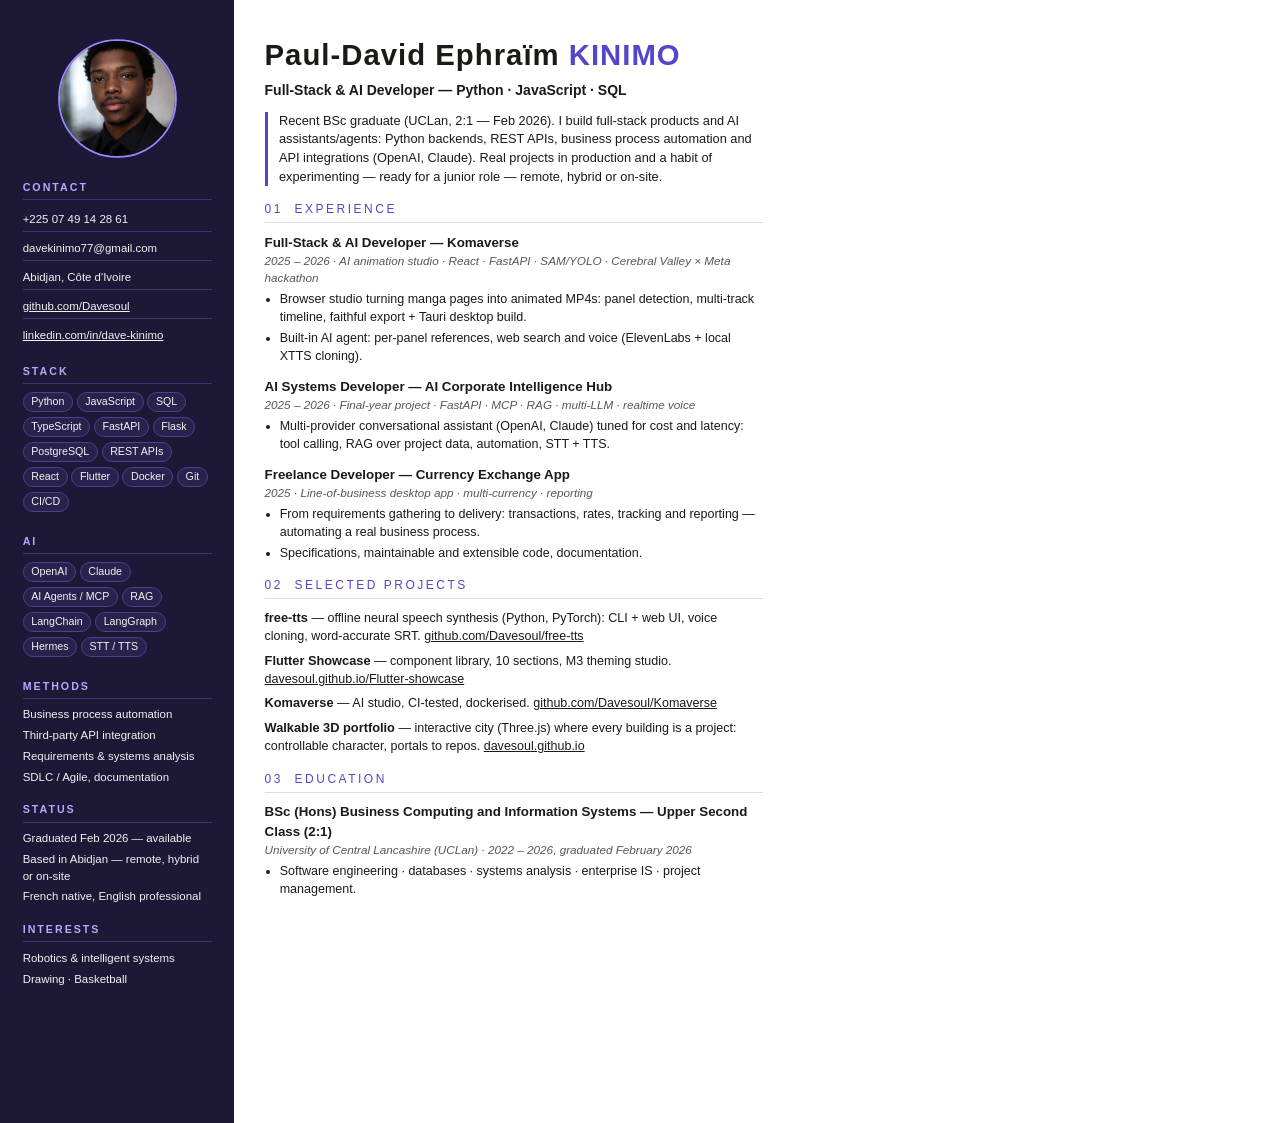
==== cv-en-emploisci.html @ 0b8f60b3 "CV photo headroom, contact dividers, clickable links, LangGraph/Hermes tags, v10" ====
<!DOCTYPE html>
<html lang="en"><head><meta charset="utf-8">
<style>
@page { size: A4; margin: 0; }
* { margin: 0; padding: 0; box-sizing: border-box; }
body { width: 210mm; height: 297mm; font-family: 'Segoe UI', Calibri, Carlito, Arial, Helvetica, sans-serif; color: #1c1a17; display: flex; font-size: 10.2pt; line-height: 1.45; }
.side { width: 62mm; background: #1d1836; color: #eef4f2; padding: 9mm 6mm; }
.side img { width: 34mm; height: 34mm; border-radius: 50%; object-fit: cover; object-position: center 20%; transform: scale(.92); display: block; margin: 0 auto 4mm; border: 2px solid #8b7cf6; filter: brightness(1.1) contrast(1.05); }
.side h3 { font-family: Arial, Helvetica, sans-serif; font-size: 8pt; letter-spacing: 2px; color: #b9a8ff; margin: 4.5mm 0 2mm; border-bottom: 1px solid #3d3670; padding-bottom: 1mm; }
.side p, .side li { font-size: 8.6pt; }
.side ul { list-style: none; }
.side .contact li { border-bottom: 1px solid #3d3670; padding: 1mm 0; margin-bottom: 1mm; word-break: break-all; }
.side .contact li:last-child { border-bottom: none; }
.side li { margin-bottom: 1.1mm; }
.side .tag { display: inline-block; background: #28224d; border: 1px solid #4a4190; border-radius: 3mm; padding: 0.4mm 2mm; margin: 0 1mm 1.2mm 0; font-size: 8pt; font-family: Arial, sans-serif; }
.main { flex: 1; padding: 9mm 8mm; }
.main h1 { font-size: 22pt; letter-spacing: 1px; }
.main h1 span { color: #5346c8; }
.main h2 { font-family: Arial, sans-serif; font-size: 10.5pt; font-weight: bold; margin: 1mm 0 3mm; }
.sum { border-left: 3px solid #5346c8; padding-left: 3mm; margin-bottom: 4mm; font-size: 9.6pt; }
.sec { font-family: Arial, sans-serif; font-size: 9pt; letter-spacing: 2.5px; color: #5346c8; border-bottom: 1px solid #ddd; padding-bottom: 1mm; margin: 4mm 0 2.5mm; }
.job { margin-bottom: 3mm; }
.job .t { font-weight: bold; font-size: 10pt; }
.job .w { font-style: italic; color: #5a564e; font-size: 8.8pt; }
.job ul { margin: 1mm 0 0 4mm; font-size: 9.4pt; }
.job li { margin-bottom: 0.8mm; }
.proj { font-size: 9.4pt; margin-bottom: 1.6mm; }
.proj b { font-size: 9.6pt; }
a { color: #1c1a17; text-decoration: none; }
.side a { color: #eef4f2; text-decoration: underline; }
.proj a { text-decoration: underline; }
</style></head><body>
<div class="side">
<img src="assets/portrait.jpg">
<h3>CONTACT</h3>
<ul class="contact"><li>+225 07 49 14 28 61</li><li>davekinimo77@gmail.com</li><li>Abidjan, Côte d'Ivoire</li><li><a href="https://github.com/Davesoul">github.com/Davesoul</a></li><li><a href="https://linkedin.com/in/dave-kinimo-028955311">linkedin.com/in/dave-kinimo</a></li></ul>
<h3>STACK</h3>
<p><span class="tag">Python</span><span class="tag">JavaScript</span><span class="tag">SQL</span><span class="tag">TypeScript</span><span class="tag">FastAPI</span><span class="tag">Flask</span><span class="tag">PostgreSQL</span><span class="tag">REST APIs</span><span class="tag">React</span><span class="tag">Flutter</span><span class="tag">Docker</span><span class="tag">Git</span><span class="tag">CI/CD</span></p>
<h3>AI</h3>
<p><span class="tag">OpenAI</span><span class="tag">Claude</span><span class="tag">AI Agents / MCP</span><span class="tag">RAG</span><span class="tag">LangChain</span><span class="tag">LangGraph</span><span class="tag">Hermes</span><span class="tag">STT / TTS</span></p>
<h3>METHODS</h3>
<ul><li>Business process automation</li><li>Third-party API integration</li><li>Requirements &amp; systems analysis</li><li>SDLC / Agile, documentation</li></ul>
<h3>STATUS</h3>
<ul><li>Graduated Feb 2026 — available</li><li>Based in Abidjan — remote, hybrid or on-site</li><li>French native, English professional</li></ul>
<h3>INTERESTS</h3>
<ul><li>Robotics &amp; intelligent systems</li><li>Drawing · Basketball</li></ul>
</div>
<div class="main">
<h1>Paul-David Ephraïm <span>KINIMO</span></h1>
<h2>Full-Stack &amp; AI Developer — Python · JavaScript · SQL</h2>
<div class="sum">Recent BSc graduate (UCLan, 2:1 — Feb 2026). I build full-stack products and AI assistants/agents: Python backends, REST APIs, business process automation and API integrations (OpenAI, Claude). Real projects in production and a habit of experimenting — ready for a junior role — remote, hybrid or on-site.</div>
<div class="sec">01&nbsp;&nbsp;EXPERIENCE</div>
<div class="job"><div class="t">Full-Stack &amp; AI Developer — Komaverse</div><div class="w">2025 – 2026 · AI animation studio · React · FastAPI · SAM/YOLO · Cerebral Valley × Meta hackathon</div>
<ul><li>Browser studio turning manga pages into animated MP4s: panel detection, multi-track timeline, faithful export + Tauri desktop build.</li><li>Built-in AI agent: per-panel references, web search and voice (ElevenLabs + local XTTS cloning).</li></ul></div>
<div class="job"><div class="t">AI Systems Developer — AI Corporate Intelligence Hub</div><div class="w">2025 – 2026 · Final-year project · FastAPI · MCP · RAG · multi-LLM · realtime voice</div>
<ul><li>Multi-provider conversational assistant (OpenAI, Claude) tuned for cost and latency: tool calling, RAG over project data, automation, STT + TTS.</li></ul></div>
<div class="job"><div class="t">Freelance Developer — Currency Exchange App</div><div class="w">2025 · Line-of-business desktop app · multi-currency · reporting</div>
<ul><li>From requirements gathering to delivery: transactions, rates, tracking and reporting — automating a real business process.</li><li>Specifications, maintainable and extensible code, documentation.</li></ul></div>
<div class="sec">02&nbsp;&nbsp;SELECTED PROJECTS</div>
<div class="proj"><b>free-tts</b> — offline neural speech synthesis (Python, PyTorch): CLI + web UI, voice cloning, word-accurate SRT. <a href="https://github.com/Davesoul/free-tts">github.com/Davesoul/free-tts</a></div>
<div class="proj"><b>Flutter Showcase</b> — component library, 10 sections, M3 theming studio. <a href="https://davesoul.github.io/Flutter-showcase">davesoul.github.io/Flutter-showcase</a></div>
<div class="proj"><b>Komaverse</b> — AI studio, CI-tested, dockerised. <a href="https://github.com/Davesoul/Komaverse">github.com/Davesoul/Komaverse</a></div>
<div class="proj"><b>Walkable 3D portfolio</b> — interactive city (Three.js) where every building is a project: controllable character, portals to repos. <a href="https://davesoul.github.io">davesoul.github.io</a></div>
<div class="sec">03&nbsp;&nbsp;EDUCATION</div>
<div class="job"><div class="t">BSc (Hons) Business Computing and Information Systems — Upper Second Class (2:1)</div><div class="w">University of Central Lancashire (UCLan) · 2022 – 2026, graduated February 2026</div>
<ul><li>Software engineering · databases · systems analysis · enterprise IS · project management.</li></ul></div>
</div></body></html>
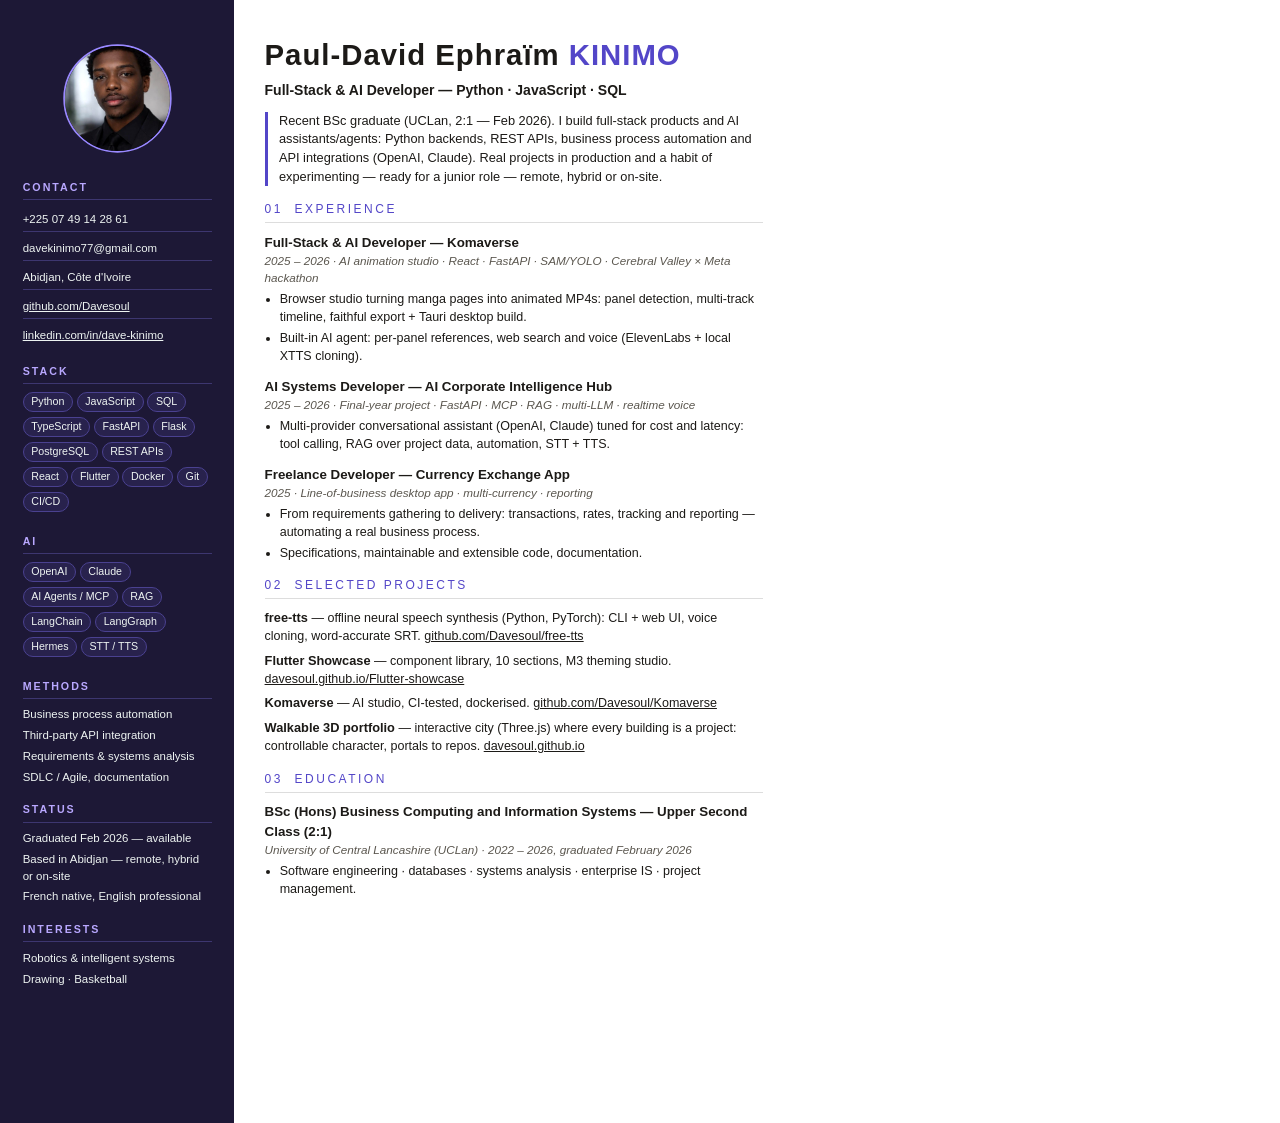
==== commit a7c6e2f2: "CV photo headroom margin, v11" ====
--- a/cv-en-emploisci.html
+++ b/cv-en-emploisci.html
@@ -5,7 +5,7 @@
 * { margin: 0; padding: 0; box-sizing: border-box; }
 body { width: 210mm; height: 297mm; font-family: 'Segoe UI', Calibri, Carlito, Arial, Helvetica, sans-serif; color: #1c1a17; display: flex; font-size: 10.2pt; line-height: 1.45; }
 .side { width: 62mm; background: #1d1836; color: #eef4f2; padding: 9mm 6mm; }
-.side img { width: 34mm; height: 34mm; border-radius: 50%; object-fit: cover; object-position: center 20%; transform: scale(.92); display: block; margin: 0 auto 4mm; border: 2px solid #8b7cf6; filter: brightness(1.1) contrast(1.05); }
+.side img { width: 34mm; height: 34mm; border-radius: 50%; object-fit: cover; object-position: center 25%; transform: scale(.84); display: block; margin: 0 auto 4mm; border: 2px solid #8b7cf6; filter: brightness(1.1) contrast(1.05); }
 .side h3 { font-family: Arial, Helvetica, sans-serif; font-size: 8pt; letter-spacing: 2px; color: #b9a8ff; margin: 4.5mm 0 2mm; border-bottom: 1px solid #3d3670; padding-bottom: 1mm; }
 .side p, .side li { font-size: 8.6pt; }
 .side ul { list-style: none; }
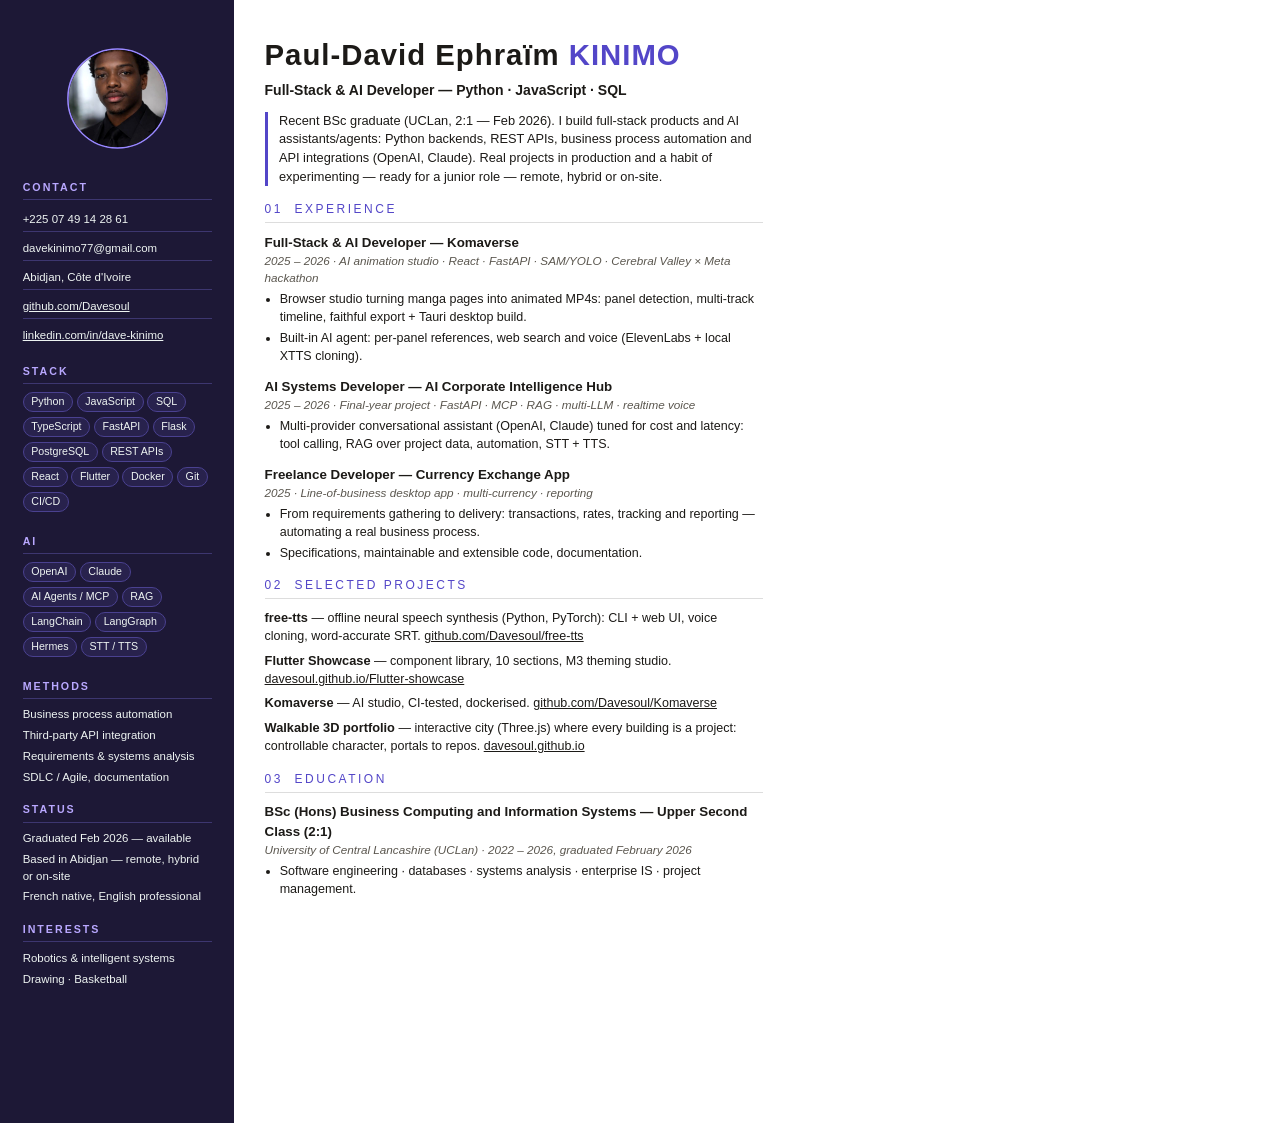
==== commit fcf2f1be: "CV photo margin pass two, v12" ====
--- a/cv-en-emploisci.html
+++ b/cv-en-emploisci.html
@@ -5,7 +5,7 @@
 * { margin: 0; padding: 0; box-sizing: border-box; }
 body { width: 210mm; height: 297mm; font-family: 'Segoe UI', Calibri, Carlito, Arial, Helvetica, sans-serif; color: #1c1a17; display: flex; font-size: 10.2pt; line-height: 1.45; }
 .side { width: 62mm; background: #1d1836; color: #eef4f2; padding: 9mm 6mm; }
-.side img { width: 34mm; height: 34mm; border-radius: 50%; object-fit: cover; object-position: center 25%; transform: scale(.84); display: block; margin: 0 auto 4mm; border: 2px solid #8b7cf6; filter: brightness(1.1) contrast(1.05); }
+.side img { width: 34mm; height: 34mm; border-radius: 50%; object-fit: cover; object-position: center 30%; transform: scale(.78); display: block; margin: 0 auto 4mm; border: 2px solid #8b7cf6; filter: brightness(1.1) contrast(1.05); }
 .side h3 { font-family: Arial, Helvetica, sans-serif; font-size: 8pt; letter-spacing: 2px; color: #b9a8ff; margin: 4.5mm 0 2mm; border-bottom: 1px solid #3d3670; padding-bottom: 1mm; }
 .side p, .side li { font-size: 8.6pt; }
 .side ul { list-style: none; }
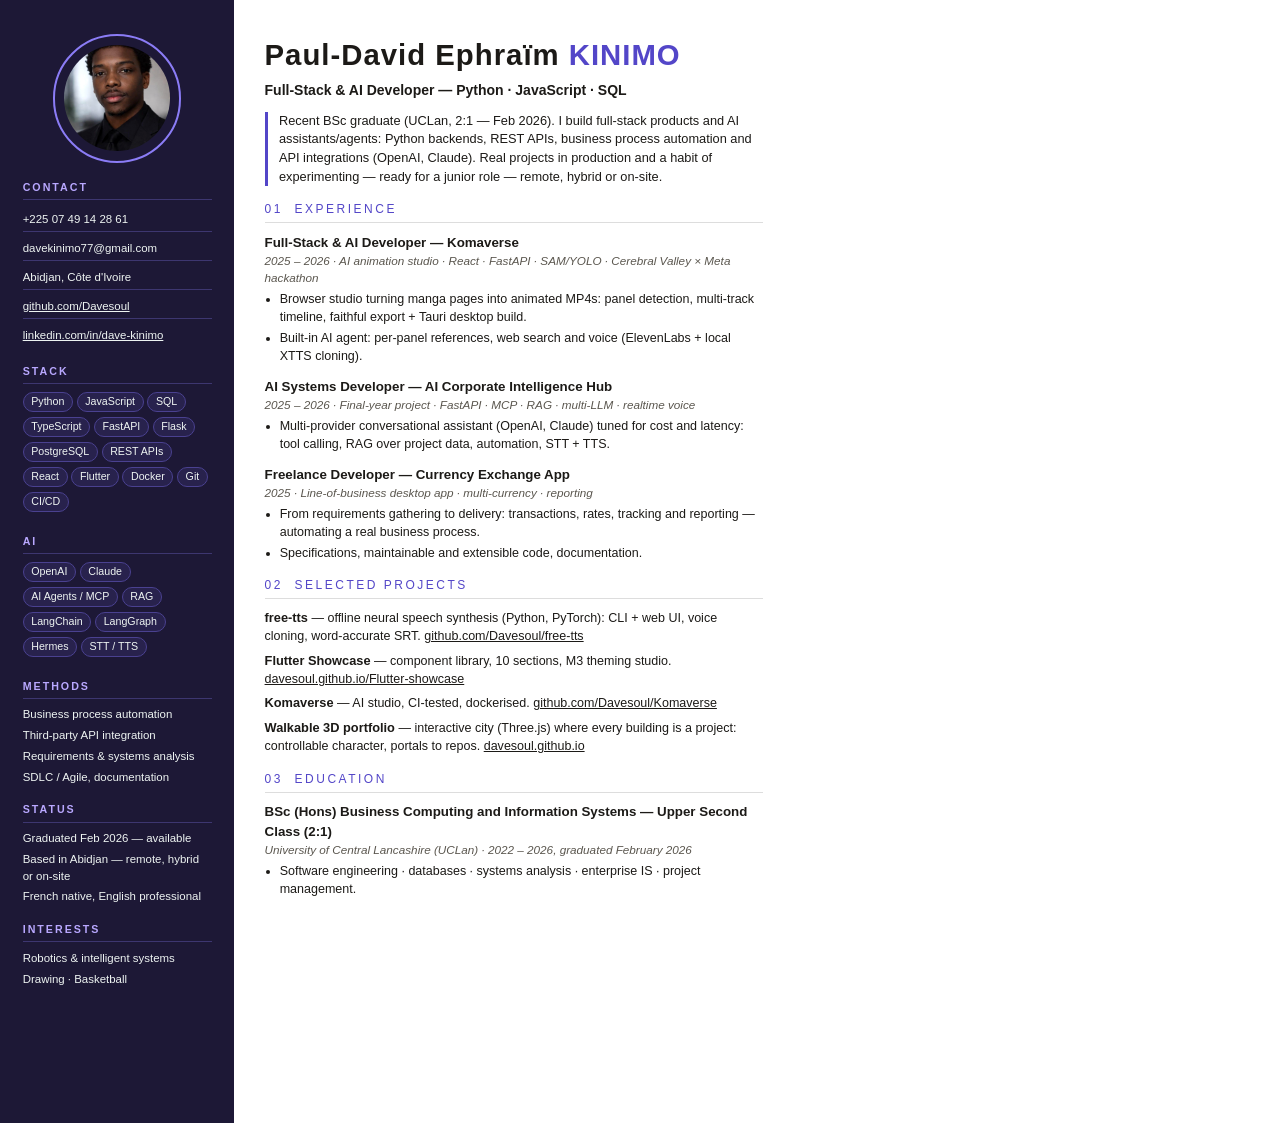
==== commit ebed6393: "CV photo framed in padded ring, v13" ====
--- a/cv-en-emploisci.html
+++ b/cv-en-emploisci.html
@@ -5,7 +5,8 @@
 * { margin: 0; padding: 0; box-sizing: border-box; }
 body { width: 210mm; height: 297mm; font-family: 'Segoe UI', Calibri, Carlito, Arial, Helvetica, sans-serif; color: #1c1a17; display: flex; font-size: 10.2pt; line-height: 1.45; }
 .side { width: 62mm; background: #1d1836; color: #eef4f2; padding: 9mm 6mm; }
-.side img { width: 34mm; height: 34mm; border-radius: 50%; object-fit: cover; object-position: center 30%; transform: scale(.78); display: block; margin: 0 auto 4mm; border: 2px solid #8b7cf6; filter: brightness(1.1) contrast(1.05); }
+.side .photo { width: 34mm; height: 34mm; border-radius: 50%; overflow: hidden; margin: 0 auto 4mm; border: 2px solid #8b7cf6; background: #1d1836; padding: 2.5mm; }
+.side .photo img { width: 100%; height: 100%; border-radius: 50%; object-fit: cover; object-position: center 30%; display: block; filter: brightness(1.1) contrast(1.05); }
 .side h3 { font-family: Arial, Helvetica, sans-serif; font-size: 8pt; letter-spacing: 2px; color: #b9a8ff; margin: 4.5mm 0 2mm; border-bottom: 1px solid #3d3670; padding-bottom: 1mm; }
 .side p, .side li { font-size: 8.6pt; }
 .side ul { list-style: none; }
@@ -31,7 +32,7 @@
 .proj a { text-decoration: underline; }
 </style></head><body>
 <div class="side">
-<img src="assets/portrait.jpg">
+<div class="photo"><img src="assets/portrait.jpg"></div>
 <h3>CONTACT</h3>
 <ul class="contact"><li>+225 07 49 14 28 61</li><li>davekinimo77@gmail.com</li><li>Abidjan, Côte d'Ivoire</li><li><a href="https://github.com/Davesoul">github.com/Davesoul</a></li><li><a href="https://linkedin.com/in/dave-kinimo-028955311">linkedin.com/in/dave-kinimo</a></li></ul>
 <h3>STACK</h3>
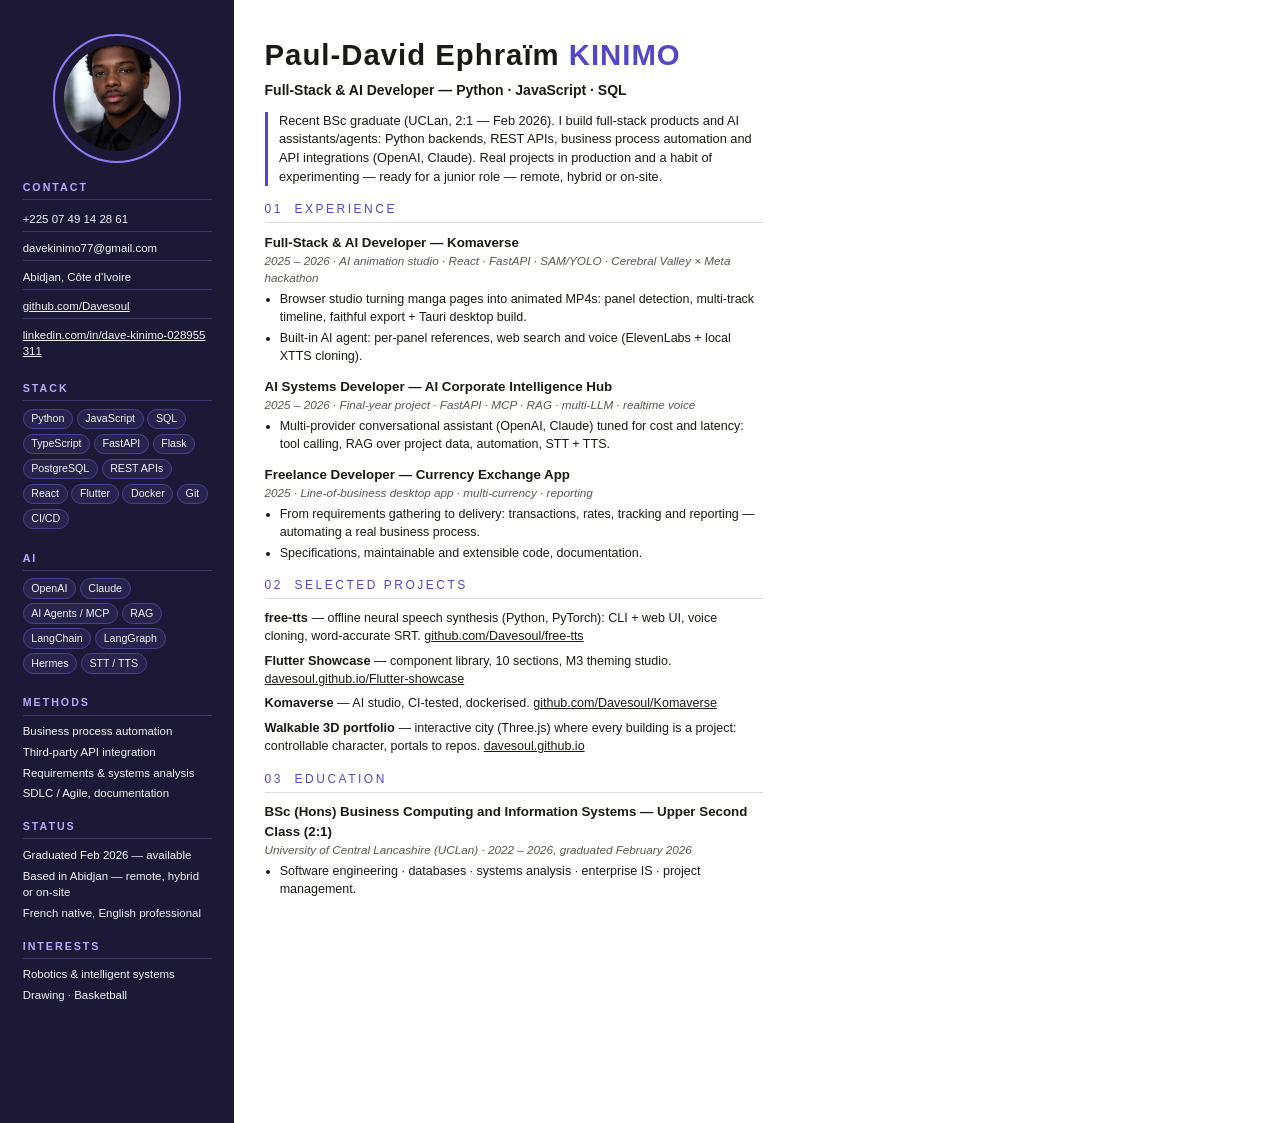
==== commit 29aaf8f4: "CV LinkedIn full URL display text, v14" ====
--- a/cv-en-emploisci.html
+++ b/cv-en-emploisci.html
@@ -34,7 +34,7 @@
 <div class="side">
 <div class="photo"><img src="assets/portrait.jpg"></div>
 <h3>CONTACT</h3>
-<ul class="contact"><li>+225 07 49 14 28 61</li><li>davekinimo77@gmail.com</li><li>Abidjan, Côte d'Ivoire</li><li><a href="https://github.com/Davesoul">github.com/Davesoul</a></li><li><a href="https://linkedin.com/in/dave-kinimo-028955311">linkedin.com/in/dave-kinimo</a></li></ul>
+<ul class="contact"><li>+225 07 49 14 28 61</li><li>davekinimo77@gmail.com</li><li>Abidjan, Côte d'Ivoire</li><li><a href="https://github.com/Davesoul">github.com/Davesoul</a></li><li><a href="https://linkedin.com/in/dave-kinimo-028955311">linkedin.com/in/dave-kinimo-028955311</a></li></ul>
 <h3>STACK</h3>
 <p><span class="tag">Python</span><span class="tag">JavaScript</span><span class="tag">SQL</span><span class="tag">TypeScript</span><span class="tag">FastAPI</span><span class="tag">Flask</span><span class="tag">PostgreSQL</span><span class="tag">REST APIs</span><span class="tag">React</span><span class="tag">Flutter</span><span class="tag">Docker</span><span class="tag">Git</span><span class="tag">CI/CD</span></p>
 <h3>AI</h3>
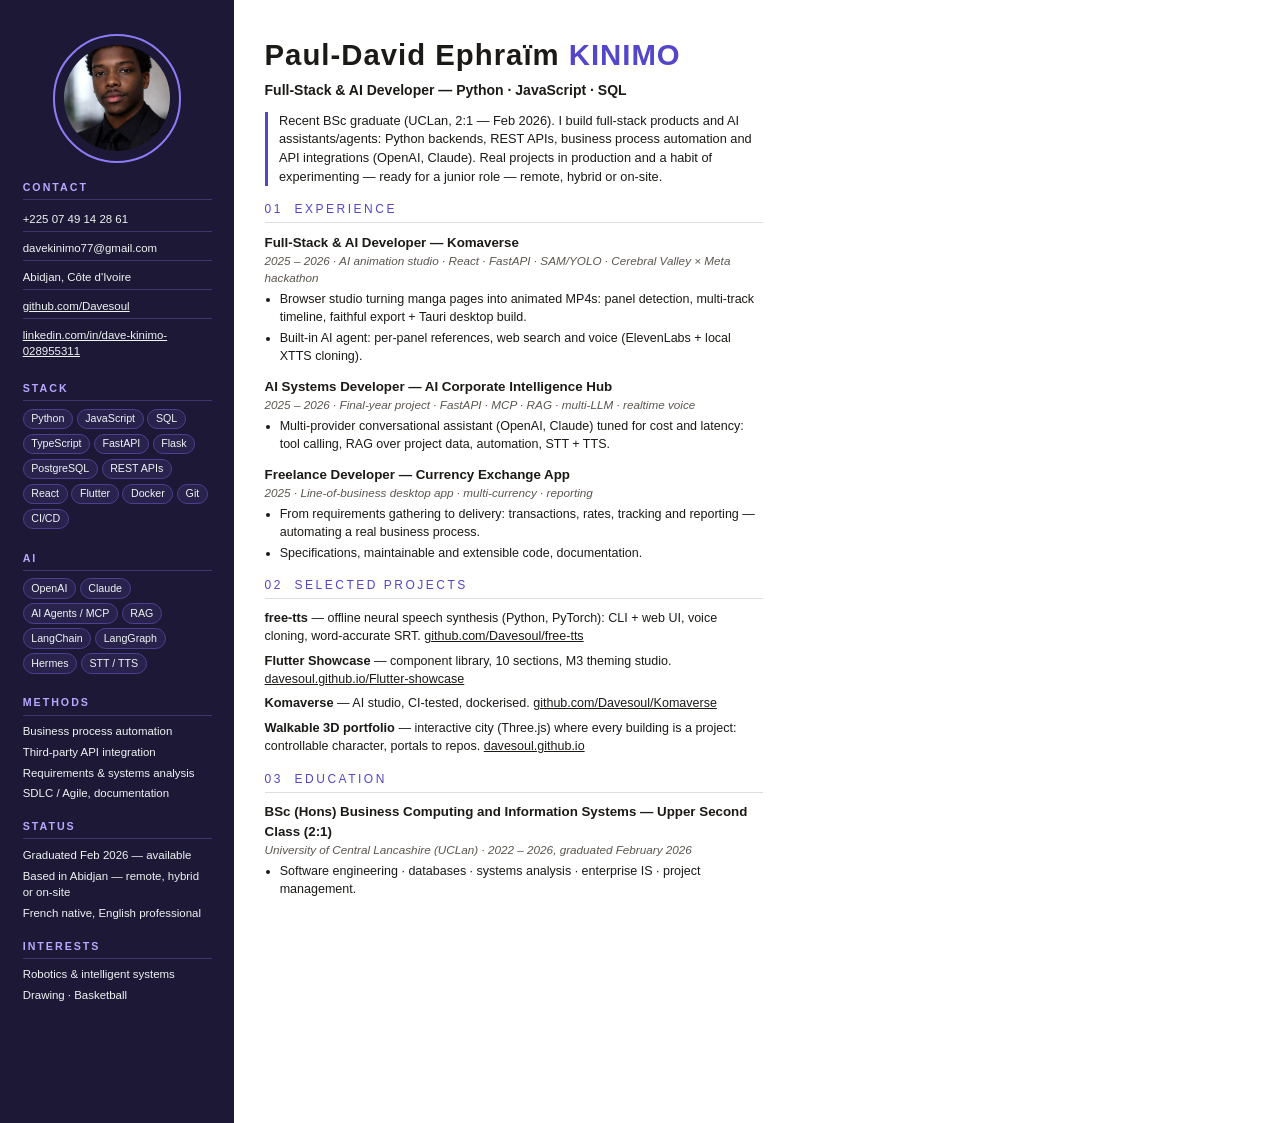
==== commit 8f565d4f: "CV LinkedIn wraps cleanly at hyphen, v15" ====
--- a/cv-en-emploisci.html
+++ b/cv-en-emploisci.html
@@ -10,7 +10,7 @@
 .side h3 { font-family: Arial, Helvetica, sans-serif; font-size: 8pt; letter-spacing: 2px; color: #b9a8ff; margin: 4.5mm 0 2mm; border-bottom: 1px solid #3d3670; padding-bottom: 1mm; }
 .side p, .side li { font-size: 8.6pt; }
 .side ul { list-style: none; }
-.side .contact li { border-bottom: 1px solid #3d3670; padding: 1mm 0; margin-bottom: 1mm; word-break: break-all; }
+.side .contact li { border-bottom: 1px solid #3d3670; padding: 1mm 0; margin-bottom: 1mm; overflow-wrap: break-word; }
 .side .contact li:last-child { border-bottom: none; }
 .side li { margin-bottom: 1.1mm; }
 .side .tag { display: inline-block; background: #28224d; border: 1px solid #4a4190; border-radius: 3mm; padding: 0.4mm 2mm; margin: 0 1mm 1.2mm 0; font-size: 8pt; font-family: Arial, sans-serif; }
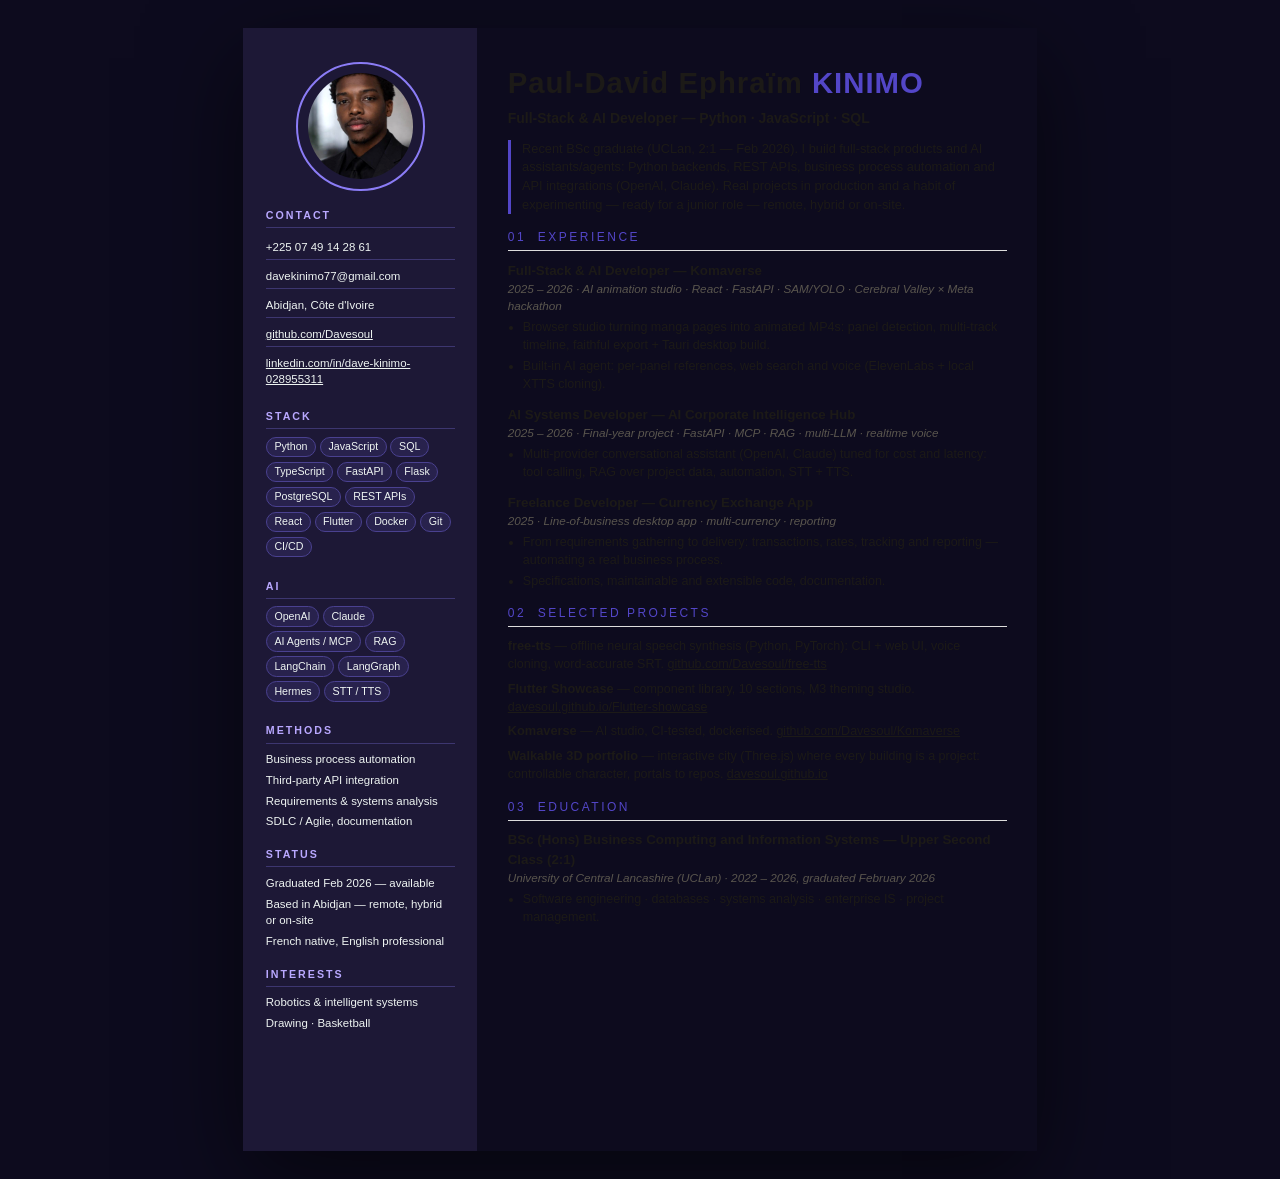
==== commit 2307c8e7: "CV centered on wide screens, v16" ====
--- a/cv-en-emploisci.html
+++ b/cv-en-emploisci.html
@@ -2,6 +2,10 @@
 <html lang="en"><head><meta charset="utf-8">
 <style>
 @page { size: A4; margin: 0; }
+@media screen{
+  html{background:#0d0b1e;padding:28px 12px;}
+  body{margin:0 auto;box-shadow:0 30px 90px rgba(0,0,0,.55);}
+}
 * { margin: 0; padding: 0; box-sizing: border-box; }
 body { width: 210mm; height: 297mm; font-family: 'Segoe UI', Calibri, Carlito, Arial, Helvetica, sans-serif; color: #1c1a17; display: flex; font-size: 10.2pt; line-height: 1.45; }
 .side { width: 62mm; background: #1d1836; color: #eef4f2; padding: 9mm 6mm; }
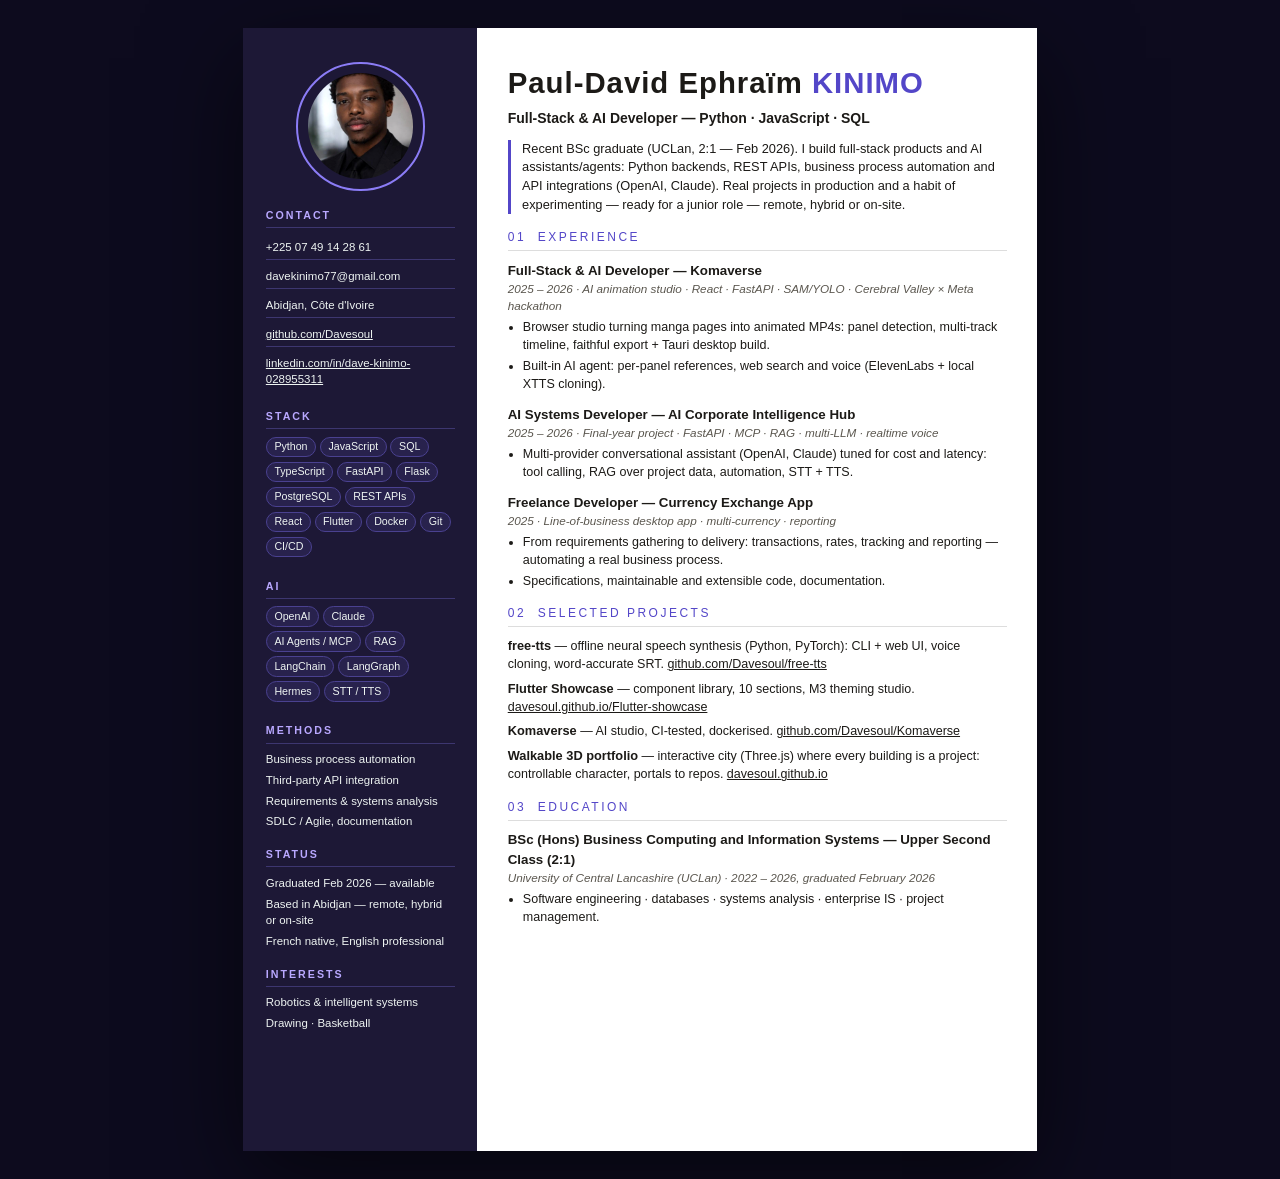
==== commit 1600a1b3: "CV main column explicit white background" ====
--- a/cv-en-emploisci.html
+++ b/cv-en-emploisci.html
@@ -18,7 +18,7 @@
 .side .contact li:last-child { border-bottom: none; }
 .side li { margin-bottom: 1.1mm; }
 .side .tag { display: inline-block; background: #28224d; border: 1px solid #4a4190; border-radius: 3mm; padding: 0.4mm 2mm; margin: 0 1mm 1.2mm 0; font-size: 8pt; font-family: Arial, sans-serif; }
-.main { flex: 1; padding: 9mm 8mm; }
+.main { flex: 1; padding: 9mm 8mm; background: #fff; }
 .main h1 { font-size: 22pt; letter-spacing: 1px; }
 .main h1 span { color: #5346c8; }
 .main h2 { font-family: Arial, sans-serif; font-size: 10.5pt; font-weight: bold; margin: 1mm 0 3mm; }
